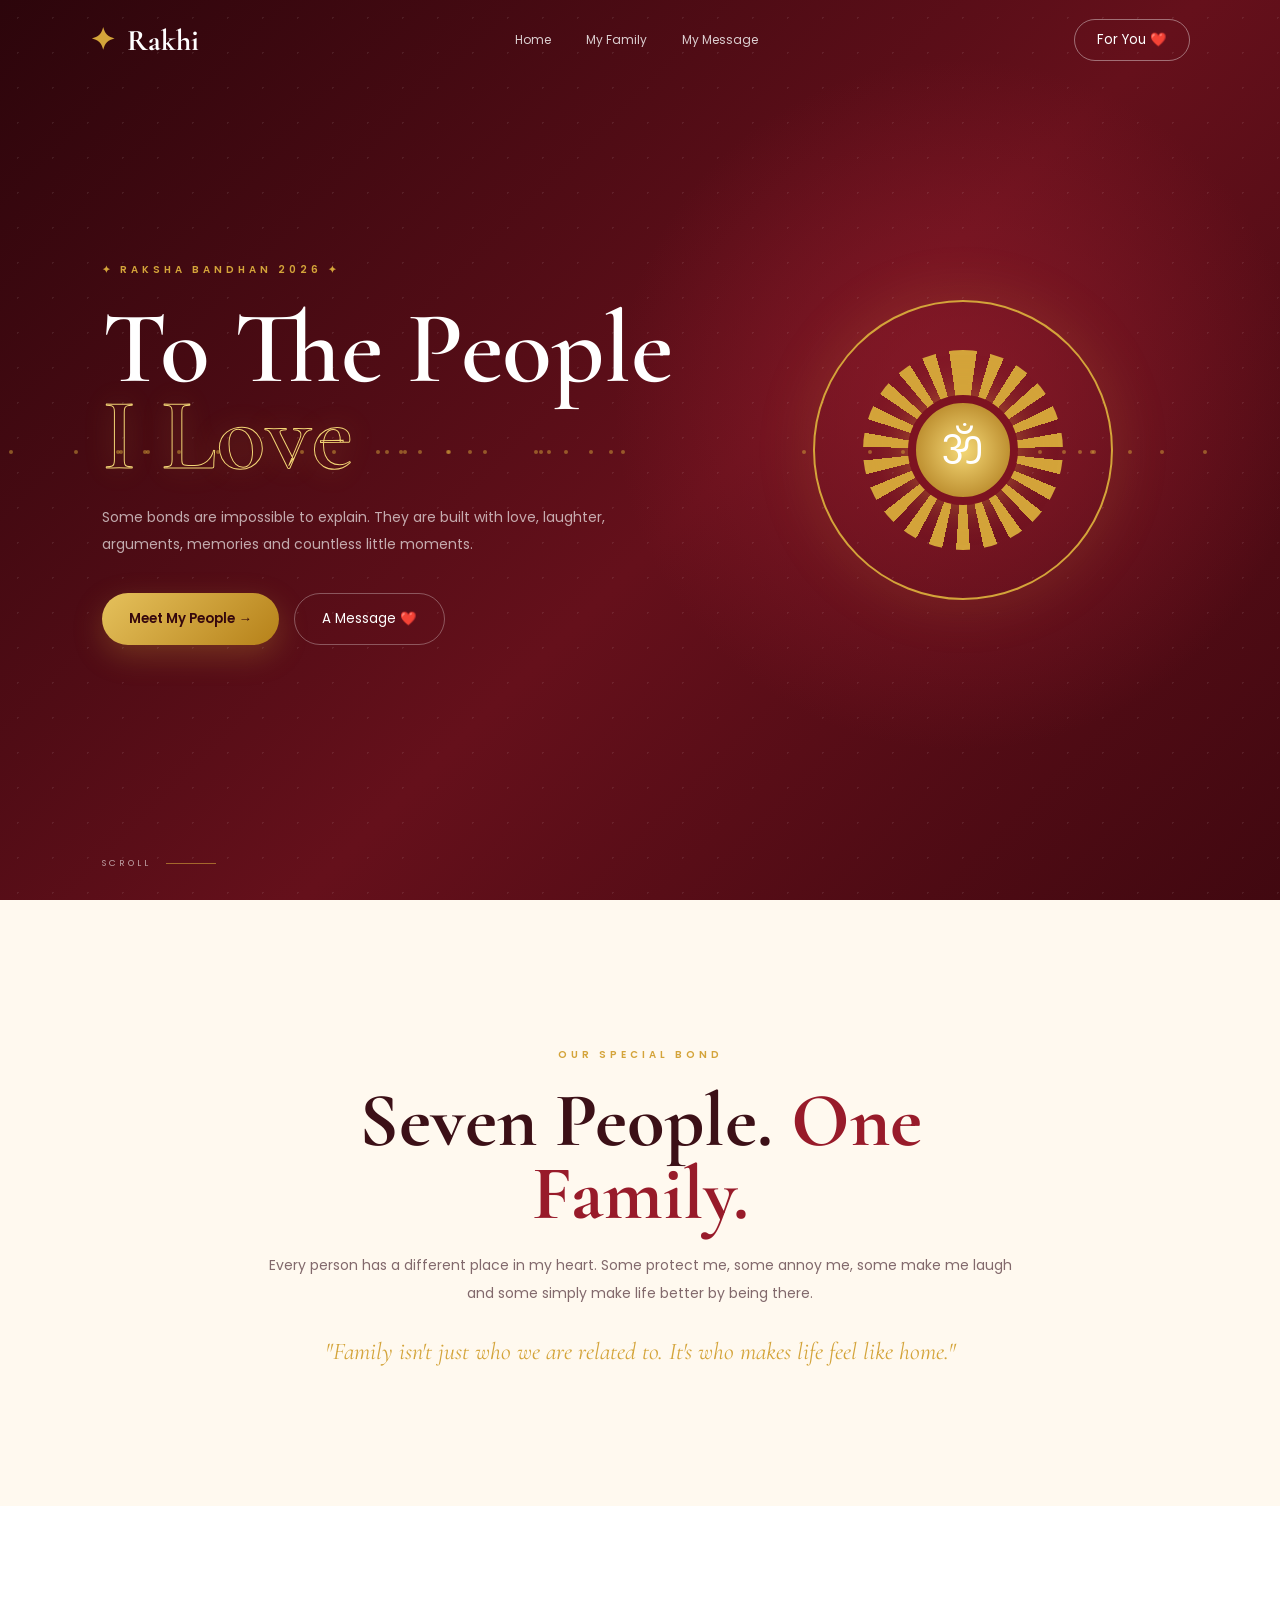
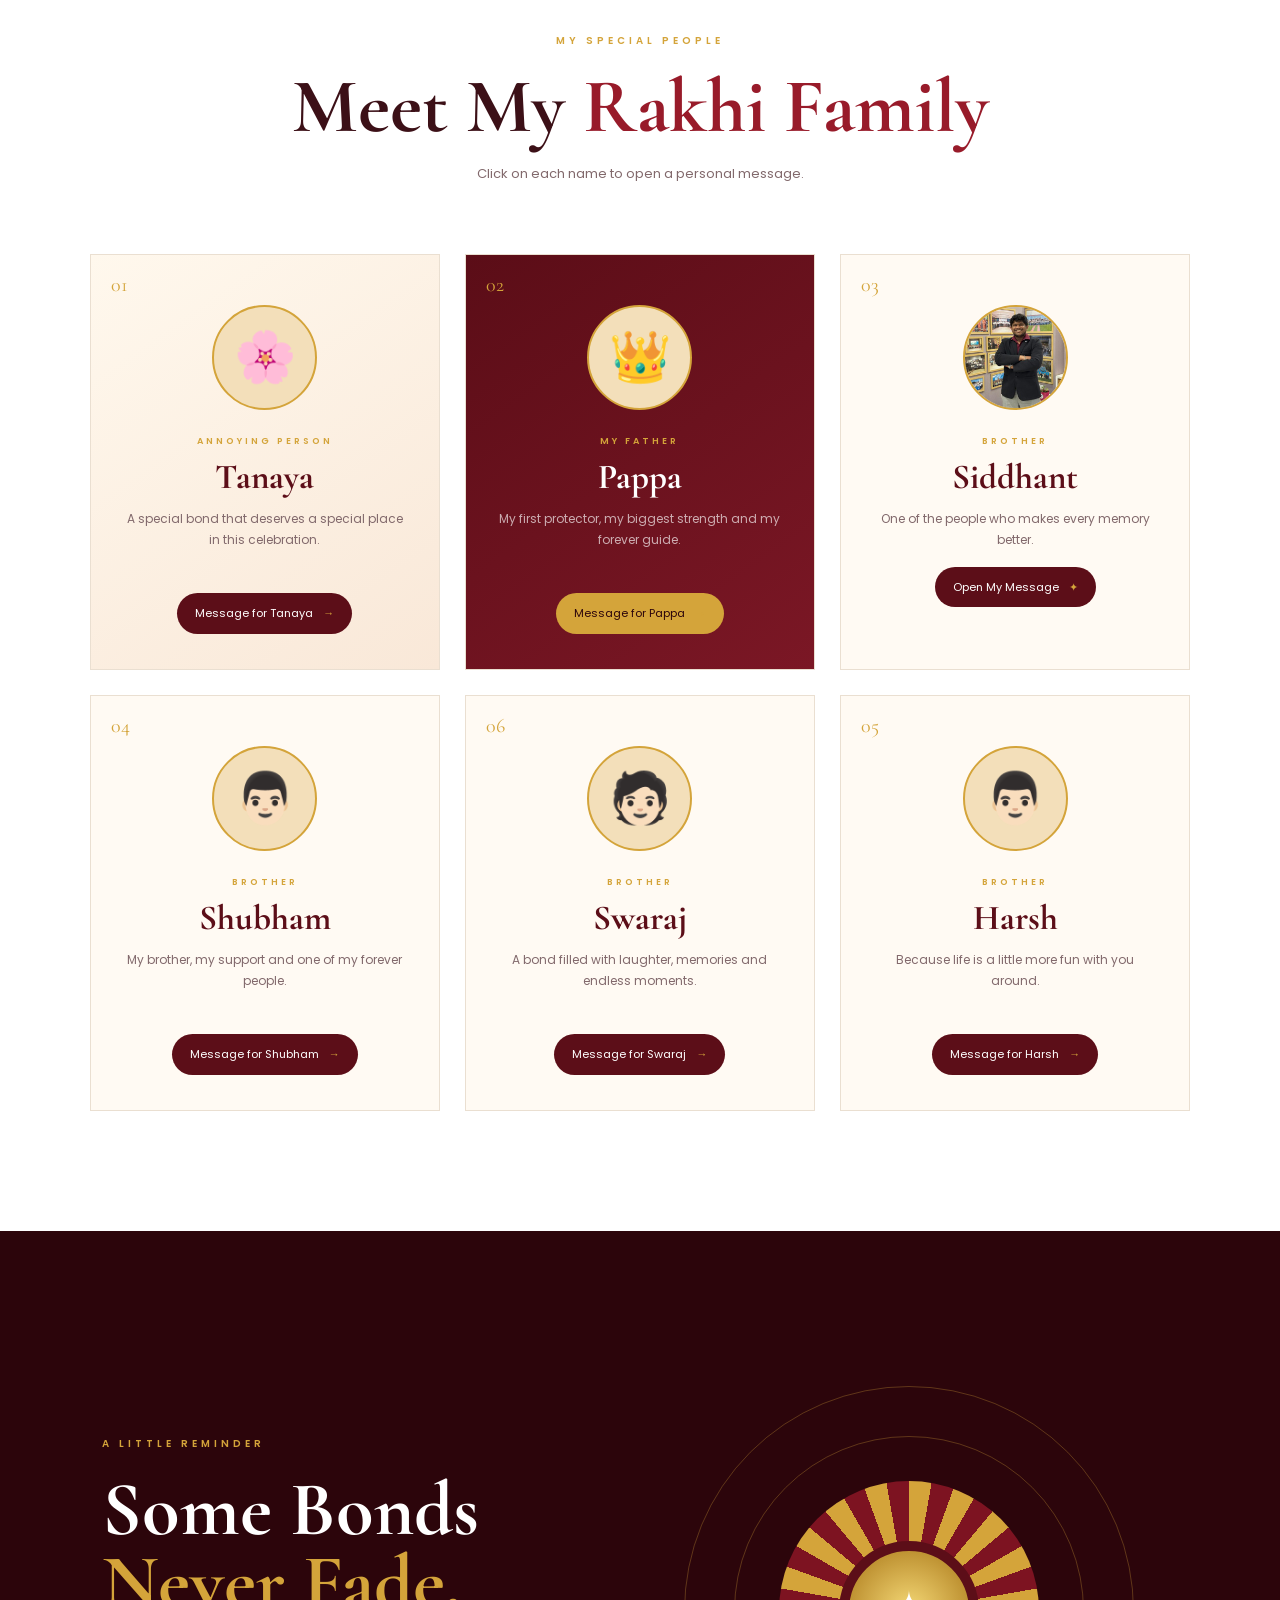
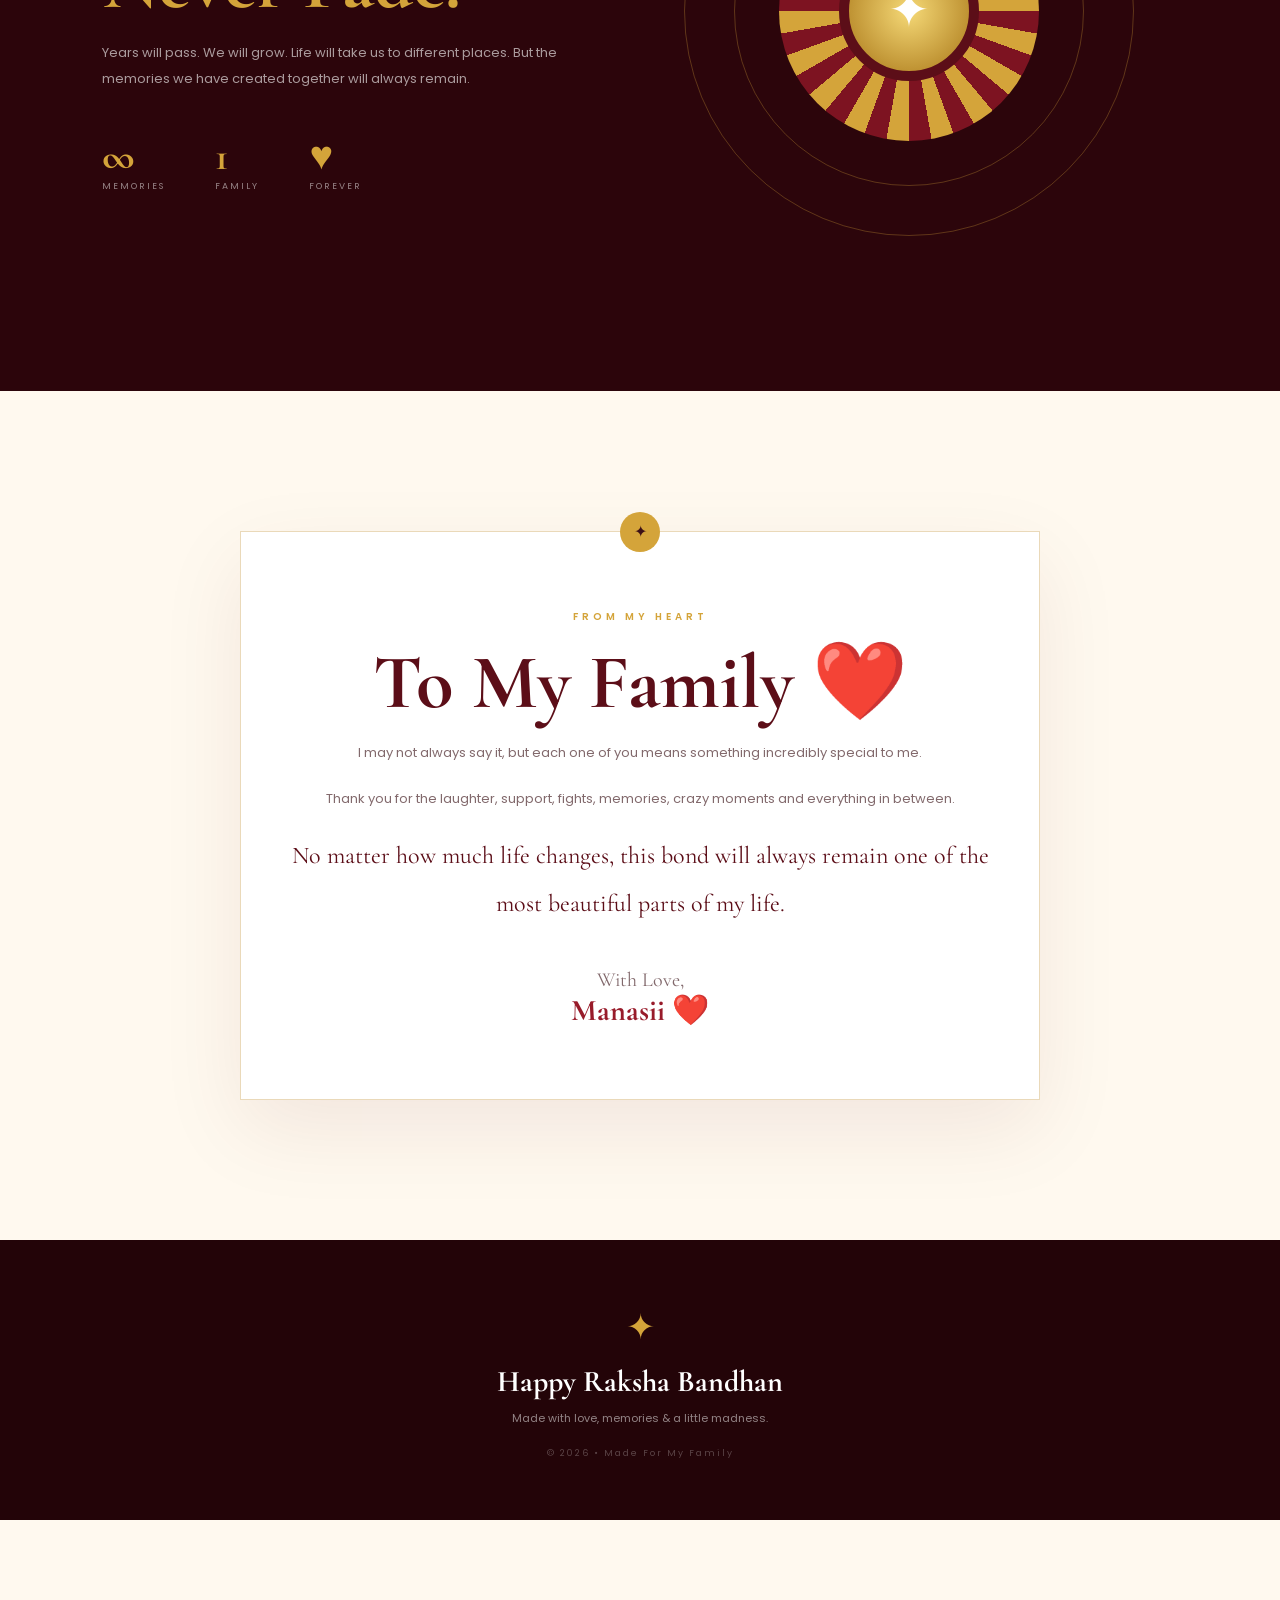
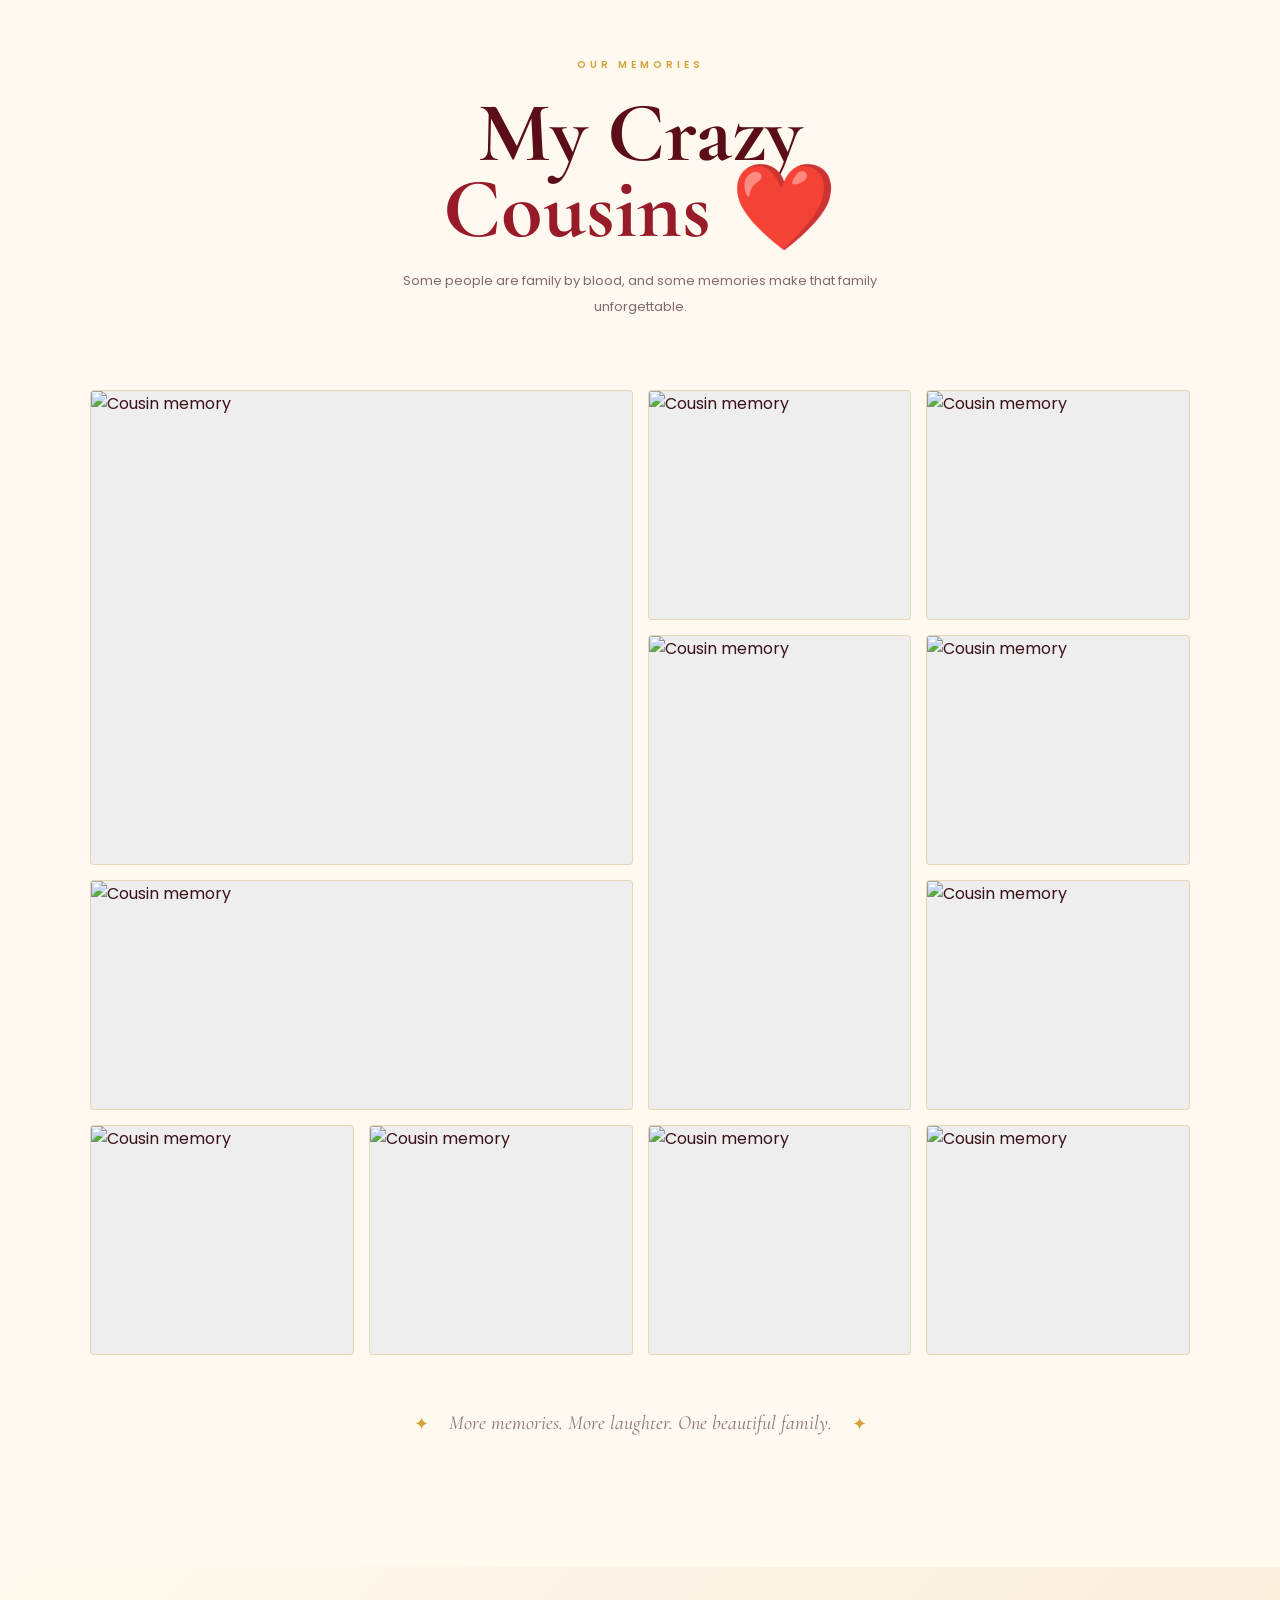
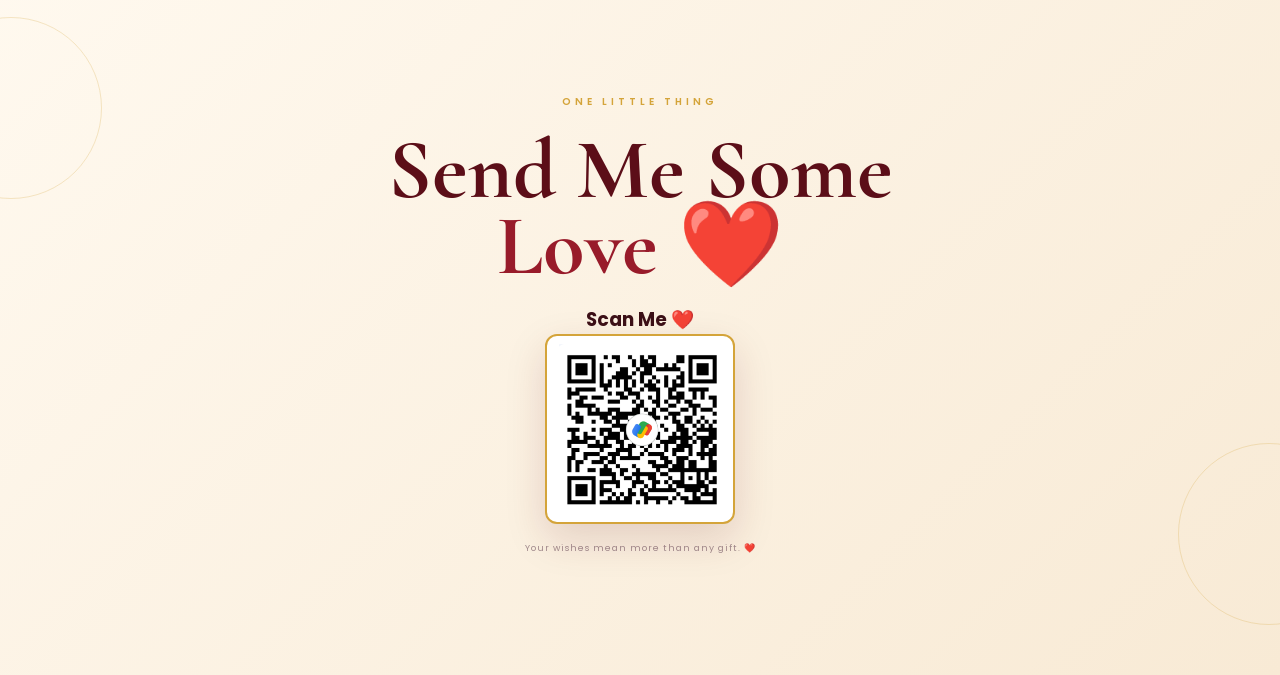
==== index.html @ 82ae6740 "Add files via upload" ====
<!DOCTYPE html>
<html lang="en">

<head>
    <meta charset="UTF-8">
    <meta name="viewport" content="width=device-width, initial-scale=1.0">

    <title>For My Rakhi Family ❤️</title>

    <link rel="preconnect" href="https://fonts.googleapis.com">
    <link rel="preconnect" href="https://fonts.gstatic.com" crossorigin>

    <link
        href="https://fonts.googleapis.com/css2?family=Cormorant+Garamond:wght@400;500;600;700&family=Poppins:wght@300;400;500;600&display=swap"
        rel="stylesheet">

    <link rel="stylesheet" href="style.css">
</head>

<body>


    <!-- ================= LOADER ================= -->

    <div class="loader">

        <div class="loader-rakhi">
            ✦
        </div>

        <p>
            Preparing something special...
        </p>

    </div>



    <!-- ================= NAVBAR ================= -->

    <header class="navbar">

        <div class="logo">
            <span>✦</span>
            Rakhi
        </div>

        <nav>
            <a href="#home">Home</a>
            <a href="#family">My Family</a>
            <a href="#message">My Message</a>
        </nav>

        <button class="nav-btn" onclick="scrollToFamily()">

            For You ❤️

        </button>

    </header>



    <!-- ================= HERO ================= -->

    <section class="hero" id="home">

        <div class="particles"></div>

        <div class="hero-content reveal">

            <span class="small-title">
                ✦ Raksha Bandhan 2026 ✦
            </span>

            <h1>
                To The People
                <span>I Love</span>
            </h1>

            <p>
                Some bonds are impossible to explain.
                They are built with love, laughter,
                arguments, memories and countless
                little moments.
            </p>

            <div class="hero-buttons">

                <button class="gold-btn" onclick="scrollToFamily()">

                    Meet My People
                    <span>→</span>

                </button>

                <button class="outline-btn" onclick="openGeneralMessage()">

                    A Message ❤️

                </button>

            </div>

        </div>


        <!-- HERO RAKHI -->

        <div class="hero-rakhi">

            <div class="rakhi-outer">

                <div class="rakhi-middle">

                    <div class="rakhi-center">
                        ॐ
                    </div>

                </div>

            </div>

        </div>


        <div class="scroll-down">

            <span>
                Scroll
            </span>

            <div></div>

        </div>

    </section>



    <!-- ================= INTRO ================= -->

    <section class="intro reveal">

        <span class="section-label">
            OUR SPECIAL BOND
        </span>

        <h2>
            Seven People.
            <span>One Family.</span>
        </h2>

        <p>
            Every person has a different place in my heart.
            Some protect me, some annoy me, some make me
            laugh and some simply make life better by
            being there.
        </p>

        <div class="quote">
            "Family isn't just who we are related to.
            It's who makes life feel like home."
        </div>

    </section>



    <!-- ================= FAMILY ================= -->

    <section class="family-section" id="family">

        <div class="section-heading reveal">

            <span class="section-label">
                MY SPECIAL PEOPLE
            </span>

            <h2>
                Meet My
                <span>Rakhi Family</span>
            </h2>

            <p>
                Click on each name to open a personal message.
            </p>

        </div>


        <div class="family-container">
    <!-- ================= TANAYA ================= -->
    
    <div class="person-card tanaya-card reveal">
    
        <div class="person-number">
            01
        </div>
    
        <div class="person-photo">
            🌸
        </div>
    
        <span class="person-type">
            ANNOYING PERSON
        </span>
    
        <h3>
            Tanaya
        </h3>
    
        <p>
            A special bond that deserves
            a special place in this celebration.
        </p>
    
        <button class="message-btn" onclick="openMessage('tanaya')">
    
            Message for Tanaya
            <span>→</span>
    
        </button>
    
    </div>
<!-- ================= FATHER ================= -->

<div class="person-card father-card reveal">

    <div class="person-number">
        02
    </div>

    <div class="person-photo">
        👑
    </div>

    <span class="person-type">
        MY FATHER
    </span>

    <h3>
        Pappa
    </h3>

    <p>
        My first protector,
        my biggest strength
        and my forever guide.
    </p>

    <button class="message-btn" onclick="openMessage('father')">

        Message for Pappa
        <span>→</span>

    </button>

</div>


     

            <!-- ================= SIDDHANT ================= -->

            <div class="person-card reveal">

                <div class="person-number">
                    03
                </div>

                <div class="person-photo">
                    <img src="images/bro/siddha.jfif" style="height: 105px; width: 105px; border-radius: 50px;">
                </div>

                <span class="person-type">
                    BROTHER
                </span>

                <h3>
                    Siddhant
                </h3>

                <p>
                    One of the people who makes
                    every memory better.
                </p>
<!-- 
                <button class="message-btn" onclick="openMessage('siddhant')">

                    Message for Siddhant
                    <span>→</span>

                </button> -->
<a href="sidhhant.html" class="message-btn">
    Open My Message
    <span>✦</span>
</a>
            </div>


    <!-- ================= SHUBHAM ================= -->
    
    <div class="person-card reveal">
    
        <div class="person-number">
            04
        </div>
    
        <div class="person-photo">
            👨🏻
        </div>
    
        <span class="person-type">
            BROTHER
        </span>
    
        <h3>
            Shubham
        </h3>
    
        <p>
            My brother, my support
            and one of my forever people.
        </p>
    
        <button class="message-btn" onclick="openMessage('shubham')">
    
            Message for Shubham
            <span>→</span>
    
        </button>
    
    </div>

            <!-- ================= SWARAJ ================= -->

            <div class="person-card reveal">

                <div class="person-number">
                    06
                </div>

                <div class="person-photo">
                    🧑🏻
                </div>

                <span class="person-type">
                    BROTHER
                </span>

                <h3>
                    Swaraj
                </h3>

                <p>
                    A bond filled with laughter,
                    memories and endless moments.
                </p>

                <button class="message-btn" onclick="openMessage('swaraj')">

                    Message for Swaraj
                    <span>→</span>

                </button>

            </div>



            <!-- ================= HARSH ================= -->

            <div class="person-card reveal">

                <div class="person-number">
                    05
                </div>

                <div class="person-photo">
                    👨🏻
                </div>

                <span class="person-type">
                    BROTHER
                </span>

                <h3>
                    Harsh
                </h3>

                <p>
                    Because life is a little more
                    fun with you around.
                </p>

                <button class="message-btn" onclick="openMessage('harsh')">

                    Message for Harsh
                    <span>→</span>

                </button>

            </div>

<!-- <div class="person-card reveal">

    <span class="person-number">07</span>

    <div class="person-photo">
        🎁
    </div>

    <span class="person-type">
        FOR MY BROTHER
    </span>

    <h3>Jimit</h3>

    <p>
        Another beautiful bond, another collection
        of memories and laughs. ❤️
    </p>

    <button class="message-btn" onclick="openMessage('jimit')">
        Open My Message
        <span>✦</span>
    </button>

</div> -->

         


        
        </div>

    </section>



    <!-- ================= MEMORY ================= -->

    <section class="memory-section">

        <div class="memory-content reveal">

            <div class="memory-text">

                <span class="section-label">
                    A LITTLE REMINDER
                </span>

                <h2>
                    Some Bonds
                    <span>Never Fade.</span>
                </h2>

                <p>
                    Years will pass. We will grow.
                    Life will take us to different places.
                    But the memories we have created
                    together will always remain.
                </p>

                <div class="memory-stats">

                    <div>
                        <strong>∞</strong>
                        <span>Memories</span>
                    </div>

                    <div>
                        <strong>1</strong>
                        <span>Family</span>
                    </div>

                    <div>
                        <strong>♥</strong>
                        <span>Forever</span>
                    </div>

                </div>

            </div>


            <div class="memory-rakhi">

                <div class="big-rakhi">

                    <div class="big-rakhi-center">
                        ✦
                    </div>

                </div>

                <div class="ring ring-one"></div>

                <div class="ring ring-two"></div>

            </div>

        </div>

    </section>



    <!-- ================= FINAL MESSAGE ================= -->

    <section class="message-section" id="message">

        <div class="message-box reveal">

            <div class="message-decoration">
                ✦
            </div>

            <span class="section-label">
                FROM MY HEART
            </span>

            <h2>
                To My Family ❤️
            </h2>

            <p>
                I may not always say it,
                but each one of you means
                something incredibly special to me.
            </p>

            <p>
                Thank you for the laughter,
                support, fights, memories,
                crazy moments and everything
                in between.
            </p>

            <p class="special-message">
                No matter how much life changes,
                this bond will always remain
                one of the most beautiful parts
                of my life.
            </p>

            <div class="signature">

                With Love,

                <strong>
                    Manasii ❤️
                </strong>

            </div>

        </div>

    </section>



    <!-- ================= FOOTER ================= -->

    <footer>

        <div class="footer-rakhi">
            ✦
        </div>

        <h3>
            Happy Raksha Bandhan
        </h3>

        <p>
            Made with love, memories & a little madness.
        </p>

        <span>
            © 2026 • Made For My Family
        </span>

    </footer>



    <!-- ================= MESSAGE MODAL ================= -->

    <div class="message-modal" id="messageModal">

        <div class="message-modal-card">

            <button class="close-modal" onclick="closeMessage()">

                ×

            </button>


            <div class="modal-rakhi">

                <div>
                    ✦
                </div>

            </div>


            <span class="modal-label" id="modalLabel">

                FOR YOU

            </span>


            <h2 id="modalName">
                Shubham
            </h2>


            <div class="modal-line"></div>


            <p id="modalMessage">
                Message goes here...
            </p>


            <div class="modal-signature">
                With Love ❤️
                <strong>Manasii</strong>
            </div>


            <button class="gold-btn modal-close-btn" onclick="closeMessage()">

                Keep This Message ❤️

            </button>

        </div>

    </div>
<!-- ========================================
     COUSINS MEMORIES
======================================== -->

<section class="cousins-section">

    <div class="cousins-heading reveal">

        <span class="section-label">
            OUR MEMORIES
        </span>

        <h2>
            My Crazy
            <span>Cousins ❤️</span>
        </h2>

        <p>
            Some people are family by blood,
            and some memories make that family
            unforgettable.
        </p>

    </div>


    <!-- PHOTO GALLERY -->

    <div class="cousins-gallery">


        <!-- PHOTO 01 -->

        <div class="cousin-photo photo-large reveal">

            <img src="images/cousins/cousin-1.jpg" alt="Cousin memory">

            <div class="photo-overlay">
                <span>01</span>
                <p>Best Memories ❤️</p>
            </div>

        </div>


        <!-- PHOTO 02 -->

        <div class="cousin-photo reveal">

            <img src="images/cousins/cousin-2.jpg" alt="Cousin memory">

            <div class="photo-overlay">
                <span>02</span>
                <p>Crazy Moments</p>
            </div>

        </div>


        <!-- PHOTO 03 -->

        <div class="cousin-photo reveal">

            <img src="images/cousins/cousin-3.jpg" alt="Cousin memory">

            <div class="photo-overlay">
                <span>03</span>
                <p>Family Time ❤️</p>
            </div>

        </div>


        <!-- PHOTO 04 -->

        <div class="cousin-photo photo-tall reveal">

            <img src="images/cousins/cousin-4.jpg" alt="Cousin memory">

            <div class="photo-overlay">
                <span>04</span>
                <p>Good Times</p>
            </div>

        </div>


        <!-- PHOTO 05 -->

        <div class="cousin-photo reveal">

            <img src="images/cousins/cousin-5.jpg" alt="Cousin memory">

            <div class="photo-overlay">
                <span>05</span>
                <p>Forever Memories</p>
            </div>

        </div>


        <!-- PHOTO 06 -->

        <div class="cousin-photo photo-wide reveal">

            <img src="images/cousins/cousin-6.jpg" alt="Cousin memory">

            <div class="photo-overlay">
                <span>06</span>
                <p>Rakhi Moments ❤️</p>
            </div>

        </div>


        <!-- PHOTO 07 -->

        <div class="cousin-photo reveal">

            <img src="images/cousins/cousin-7.jpg" alt="Cousin memory">

            <div class="photo-overlay">
                <span>07</span>
                <p>Family ❤️</p>
            </div>

        </div>


        <!-- PHOTO 08 -->

        <div class="cousin-photo reveal">

            <img src="images/cousins/cousin-8.jpg" alt="Cousin memory">

            <div class="photo-overlay">
                <span>08</span>
                <p>Always Together</p>
            </div>

        </div>


        <!-- ADD MORE PHOTOS LIKE THIS -->

        
        <div class="cousin-photo reveal">

            <img
                src="images/cousins/cousin-9.jpg"
                alt="Cousin memory"
            >

            <div class="photo-overlay">
                <span>10</span>
                <p>Another Memory ❤️</p>
            </div>

        </div>
        <div class="cousin-photo reveal">
        
            <img src="images/cousins/cousin-9.jpg" alt="Cousin memory">
        
            <div class="photo-overlay">
                <span>11</span>
                <p>Another Memory ❤️</p>
            </div>
        
        </div>
        <div class="cousin-photo reveal">
        
            <img src="images/cousins/cousin-9.jpg" alt="Cousin memory">
        
            <div class="photo-overlay">
                <span>09</span>
                <p>Another Memory ❤️</p>
            </div>
        
        </div>

    </div>


    <div class="cousins-bottom">

        <span>✦</span>

        <p>
            More memories. More laughter.
            One beautiful family.
        </p>

        <span>✦</span>

    </div>

</section>

    <section class="love-section">
    
        <div class="love-content">
    
            <span class="section-label">
                ONE LITTLE THING
            </span>
    
            <h2>
                Send Me Some
                <span>Love ❤️</span>
            </h2>
    
           
    
            
    
    
       
    
    
            <!-- UPI PAYMENT -->
            <div class="qr-love-card">
    
                <div class="qr-text">
    
                  
    
                    <h3>
                        Scan Me
                        <span>❤️</span>
                    </h3>
    
    
               
    
                
    
                </div>
    
    
                <!-- YOUR QR IMAGE -->
                <div class="qr-wrapper">
    
                    <div class="qr-frame">
    
                        <img src="images/qr.png" alt="UPI QR Code for Rakhi gift">
    
                    </div>
    
               
    
                </div>
    
            </div>
    
    
            <small>
                Your wishes mean more than any gift. ❤️
            </small>
    
        </div>
    
    </section>


    <script src="script.js"></script>
<!-- ========================================
     SEND ME LOVE
======================================== -->





</body>

</html>
---- style.css ----
/* ========================================
   RESET
======================================== */

* {
    margin: 0;
    padding: 0;
    box-sizing: border-box;
}

html {
    scroll-behavior: smooth;
}

body {
    font-family: "Poppins", sans-serif;
    background: #fff9ef;
    color: #3c1017;
    overflow-x: hidden;
}

button {
    font-family: inherit;
    cursor: pointer;
    border: none;
}

a {
    text-decoration: none;
    color: inherit;
}


/* ========================================
   VARIABLES
======================================== */

:root {

    --maroon: #5c0e18;
    --dark-maroon: #2c050b;
    --deep-red: #7d1321;
    --red: #981b2a;

    --gold: #d4a43a;
    --light-gold: #f2d475;

    --cream: #fff9ef;
    --white: #ffffff;

    --text-light: #82696c;
}


/* ========================================
   LOADER
======================================== */

.loader {

    position: fixed;

    inset: 0;

    z-index: 9999;

    background:
        radial-gradient(circle,
            #66121d,
            #2c050b);

    display: flex;

    align-items: center;

    justify-content: center;

    flex-direction: column;

    color: white;

    transition:
        opacity .7s ease,
        visibility .7s ease;
}

.loader.hide {

    opacity: 0;

    visibility: hidden;
}

.loader-rakhi {

    width: 65px;

    height: 65px;

    border-radius: 50%;

    border:
        2px solid var(--gold);

    color: var(--gold);

    display: flex;

    align-items: center;

    justify-content: center;

    font-size: 30px;

    animation:
        rotate 2s linear infinite;

    margin-bottom: 20px;
}

.loader p {

    font-size: 10px;

    text-transform: uppercase;

    letter-spacing: 3px;

    color: var(--light-gold);
}


/* ========================================
   NAVBAR
======================================== */

.navbar {

    position: fixed;

    top: 0;

    left: 0;

    width: 100%;

    height: 80px;

    z-index: 1000;

    display: flex;

    align-items: center;

    justify-content: space-between;

    padding: 0 7%;

    color: white;

    transition: .4s;
}

.navbar.scrolled {

    background:
        rgba(44, 5, 11, .94);

    backdrop-filter:
        blur(15px);

    box-shadow:
        0 10px 40px rgba(0, 0, 0, .15);
}

.logo {

    font-family:
        "Cormorant Garamond",
        serif;

    font-size: 30px;

    font-weight: 700;
}

.logo span {

    color: var(--gold);

    margin-right: 5px;
}

.navbar nav {

    display: flex;

    gap: 35px;
}

.navbar nav a {

    font-size: 12px;

    opacity: .8;

    transition: .3s;
}

.navbar nav a:hover {

    color: var(--light-gold);

    opacity: 1;
}

.nav-btn {

    padding: 10px 22px;

    border-radius: 30px;

    background: transparent;

    border:
        1px solid rgba(255, 255, 255, .4);

    color: white;

    transition: .3s;
}

.nav-btn:hover {

    background: var(--gold);

    color: var(--dark-maroon);

    border-color: var(--gold);
}


/* ========================================
   HERO
======================================== */

.hero {

    min-height: 100vh;

    position: relative;

    overflow: hidden;

    display: flex;

    align-items: center;

    background:

        radial-gradient(circle at 75% 45%,
            rgba(155, 31, 48, .65),
            transparent 32%),

        linear-gradient(135deg,
            #2c050b,
            #65101b 55%,
            #410810);

    color: white;
}

.hero::before {

    content: "";

    position: absolute;

    inset: 0;

    opacity: .08;

    background-image:
        radial-gradient(#fff 1px,
            transparent 1px);

    background-size:
        35px 35px;
}


/* ========================================
   PARTICLES
======================================== */

.particles span {

    position: absolute;

    width: 4px;

    height: 4px;

    border-radius: 50%;

    background: var(--gold);

    opacity: .5;

    animation:
        particleFloat 8s linear infinite;
}


/* ========================================
   HERO CONTENT
======================================== */

.hero-content {

    position: relative;

    z-index: 5;

    width: 55%;

    margin-left: 8%;
}

.small-title,
.section-label {

    color: var(--gold);

    font-size: 10px;

    font-weight: 600;

    letter-spacing: 4px;

    text-transform: uppercase;
}

.hero h1 {

    font-family:
        "Cormorant Garamond",
        serif;

    font-size:
        clamp(70px,
            8vw,
            125px);

    line-height: .85;

    font-weight: 600;

    margin: 25px 0;
}

.hero h1 span {

    display: block;

    color: transparent;

    -webkit-text-stroke:
        1px var(--light-gold);

    text-shadow:
        0 0 30px rgba(214, 166, 58, .2);
}

.hero p {

    max-width: 520px;

    color:
        rgba(255, 255, 255, .65);

    line-height: 1.9;

    font-size: 14px;
}


/* ========================================
   BUTTONS
======================================== */

.hero-buttons {

    display: flex;

    gap: 15px;

    margin-top: 35px;
}

.gold-btn {

    padding: 15px 27px;

    border-radius: 40px;

    background:
        linear-gradient(135deg,
            #e5c15c,
            #b68119);

    color: #35070d;

    font-weight: 600;

    box-shadow:
        0 10px 30px rgba(214, 166, 58, .25);

    transition: .3s;
}

.gold-btn:hover {

    transform:
        translateY(-4px);

    box-shadow:
        0 15px 35px rgba(214, 166, 58, .4);
}

.outline-btn {

    padding: 15px 27px;

    border-radius: 40px;

    border:
        1px solid rgba(255, 255, 255, .3);

    background: transparent;

    color: white;

    transition: .3s;
}

.outline-btn:hover {

    border-color: var(--gold);

    color: var(--gold);
}


/* ========================================
   HERO RAKHI
======================================== */

.hero-rakhi {

    position: absolute;

    right: 8%;

    width: 430px;

    height: 430px;

    display: flex;

    align-items: center;

    justify-content: center;

    animation:
        rakhiFloat 5s ease-in-out infinite;
}

.rakhi-outer {

    width: 300px;

    height: 300px;

    border-radius: 50%;

    border:
        2px solid var(--gold);

    display: flex;

    align-items: center;

    justify-content: center;

    box-shadow:
        0 0 60px rgba(214, 166, 58, .15);
}

.rakhi-middle {

    width: 200px;

    height: 200px;

    border-radius: 50%;

    background:
        repeating-conic-gradient(var(--gold) 0deg 8deg,
            transparent 8deg 16deg);

    display: flex;

    align-items: center;

    justify-content: center;

    animation:
        rotateSlow 20s linear infinite;
}

.rakhi-center {

    width: 110px;

    height: 110px;

    border-radius: 50%;

    background:
        radial-gradient(circle,
            #f5d977,
            #a87315);

    border:
        8px solid var(--deep-red);

    display: flex;

    align-items: center;

    justify-content: center;

    font-size: 42px;

    box-shadow:
        0 0 35px rgba(214, 166, 58, .5);
}


/* ========================================
   SCROLL
======================================== */

.scroll-down {

    position: absolute;

    bottom: 30px;

    left: 8%;

    display: flex;

    align-items: center;

    gap: 15px;

    font-size: 9px;

    text-transform: uppercase;

    letter-spacing: 3px;

    opacity: .6;
}

.scroll-down div {

    width: 50px;

    height: 1px;

    background:
        var(--gold);
}


/* ========================================
   INTRO
======================================== */

.intro {

    max-width: 800px;

    margin: auto;

    text-align: center;

    padding:
        140px 20px;
}

.intro h2,
.section-heading h2,
.memory-text h2,
.message-box h2 {

    font-family:
        "Cormorant Garamond",
        serif;

    font-size:
        clamp(50px,
            6vw,
            80px);

    line-height: .95;

    margin: 20px 0;
}

.intro h2 span,
.section-heading h2 span,
.memory-text h2 span {

    color: var(--red);
}

.intro p {

    color: var(--text-light);

    font-size: 14px;

    line-height: 2;
}

.quote {

    margin-top: 30px;

    color: var(--gold);

    font-family:
        "Cormorant Garamond",
        serif;

    font-size: 24px;

    font-style: italic;
}


/* ========================================
   FAMILY SECTION
======================================== */

.family-section {

    padding:
        120px 7%;

    background: white;
}

.section-heading {

    text-align: center;

    margin-bottom: 70px;
}

.section-heading p {

    color: var(--text-light);

    font-size: 13px;
}

.family-container {

    max-width: 1200px;

    margin: auto;

    display: grid;

    grid-template-columns:
        repeat(3, 1fr);

    gap: 25px;
}


/* ========================================
   PERSON CARD
======================================== */

.person-card {

    position: relative;

    padding:
        50px 30px 35px;

    text-align: center;

    background:
        #fffaf3;

    border:
        1px solid #eadfd1;

    overflow: hidden;

    transition:
        .5s;
}

.person-card::after {

    content: "";

    position: absolute;

    bottom: 0;

    left: 0;

    width: 100%;

    height: 3px;

    background:
        linear-gradient(90deg,
            transparent,
            var(--gold),
            transparent);

    transform:
        scaleX(0);

    transition: .5s;
}

.person-card:hover {

    transform:
        translateY(-10px);

    border-color:
        var(--gold);

    box-shadow:
        0 25px 60px rgba(91, 16, 27, .1);
}

.person-card:hover::after {

    transform:
        scaleX(1);
}

.person-number {

    position: absolute;

    top: 18px;

    left: 20px;

    font-family:
        "Cormorant Garamond",
        serif;

    font-size: 20px;

    color: var(--gold);
}

.person-photo {

    width: 105px;

    height: 105px;

    margin: auto;

    border-radius: 50%;

    display: flex;

    align-items: center;

    justify-content: center;

    font-size: 50px;

    background:
        #f3dfba;

    border:
        2px solid var(--gold);

    transition: .5s;
}

.person-card:hover .person-photo {

    transform:
        scale(1.08) rotate(5deg);
}

.person-type {

    display: block;

    margin-top: 25px;

    color: var(--gold);

    font-size: 9px;

    letter-spacing: 3px;

    font-weight: 600;
}

.person-card h3 {

    font-family:
        "Cormorant Garamond",
        serif;

    font-size: 35px;

    color: var(--maroon);

    margin:
        8px 0 10px;
}

.person-card p {

    color:
        var(--text-light);

    font-size: 12px;

    line-height: 1.8;

    min-height: 65px;
}


/* ========================================
   SPECIAL CARDS
======================================== */

.father-card {

    background:
        linear-gradient(145deg,
            #5b0d17,
            #7b1725);

    color: white;
}

.father-card h3 {

    color: white;
}

.father-card p {

    color:
        rgba(255, 255, 255, .65);
}

.tanaya-card {

    background:
        linear-gradient(145deg,
            #fff8ed,
            #f9e8d8);
}


/* ========================================
   MESSAGE BUTTON
======================================== */

.message-btn {

    margin-top: 20px;

    padding:
        12px 18px;

    border-radius: 30px;

    background:
        var(--maroon);

    color: white;

    font-size: 11px;

    transition: .3s;
}

.message-btn span {

    margin-left: 7px;

    color: var(--gold);
}

.message-btn:hover {

    background:
        var(--gold);

    color:
        var(--dark-maroon);

    transform:
        translateY(-3px);
}

.father-card .message-btn {

    background:
        var(--gold);

    color:
        var(--dark-maroon);
}


/* ========================================
   MEMORY
======================================== */

.memory-section {

    padding:
        130px 8%;

    background:
        var(--dark-maroon);

    color: white;

    overflow: hidden;
}

.memory-content {

    max-width: 1200px;

    margin: auto;

    display: grid;

    grid-template-columns:
        1fr 1fr;

    align-items: center;
}

.memory-text h2 span {

    color: var(--gold);
}

.memory-text p {

    max-width: 520px;

    color:
        rgba(255, 255, 255, .6);

    font-size: 13px;

    line-height: 2;
}

.memory-stats {

    display: flex;

    gap: 50px;

    margin-top: 40px;
}

.memory-stats div {

    display: flex;

    flex-direction: column;
}

.memory-stats strong {

    font-family:
        "Cormorant Garamond",
        serif;

    font-size: 40px;

    color: var(--gold);
}

.memory-stats span {

    font-size: 9px;

    text-transform: uppercase;

    letter-spacing: 2px;

    opacity: .5;
}


/* ========================================
   BIG RAKHI
======================================== */

.memory-rakhi {

    height: 500px;

    position: relative;

    display: flex;

    align-items: center;

    justify-content: center;
}

.big-rakhi {

    width: 260px;

    height: 260px;

    border-radius: 50%;

    background:
        repeating-conic-gradient(var(--gold) 0deg 10deg,
            var(--deep-red) 10deg 20deg);

    display: flex;

    align-items: center;

    justify-content: center;

    animation:
        rotateSlow 25s linear infinite;
}

.big-rakhi-center {

    width: 140px;

    height: 140px;

    border-radius: 50%;

    background:
        radial-gradient(circle,
            #f5d977,
            #a87516);

    border:
        10px solid var(--maroon);

    display: flex;

    align-items: center;

    justify-content: center;

    color: white;

    font-size: 50px;
}

.ring {

    position: absolute;

    border-radius: 50%;

    border:
        1px solid rgba(214, 166, 58, .3);
}

.ring-one {

    width: 350px;

    height: 350px;
}

.ring-two {

    width: 450px;

    height: 450px;
}


/* ========================================
   FINAL MESSAGE
======================================== */

.message-section {

    padding:
        140px 20px;

    background:
        #fff9ef;
}

.message-box {

    max-width: 800px;

    margin: auto;

    padding:
        70px 50px;

    text-align: center;

    position: relative;

    background: white;

    border:
        1px solid #ead9b9;

    box-shadow:
        0 30px 80px rgba(91, 16, 27, .08);
}

.message-decoration {

    position: absolute;

    top: -20px;

    left: 50%;

    transform:
        translateX(-50%);

    width: 40px;

    height: 40px;

    border-radius: 50%;

    background:
        var(--gold);

    display: flex;

    align-items: center;

    justify-content: center;
}

.message-box h2 {

    color:
        var(--maroon);
}

.message-box p {

    margin-top: 20px;

    color:
        var(--text-light);

    font-size: 13px;

    line-height: 2;
}

.special-message {

    font-family:
        "Cormorant Garamond",
        serif;

    font-size: 24px !important;

    color:
        var(--maroon) !important;
}

.signature {

    margin-top: 40px;

    font-family:
        "Cormorant Garamond",
        serif;

    font-size: 20px;

    color:
        var(--text-light);
}

.signature strong {

    display: block;

    color:
        var(--red);

    font-size: 30px;
}


/* ========================================
   FOOTER
======================================== */

footer {

    padding:
        60px 20px;

    text-align: center;

    background:
        #230408;

    color: white;
}

.footer-rakhi {

    font-size: 35px;

    color:
        var(--gold);
}

footer h3 {

    font-family:
        "Cormorant Garamond",
        serif;

    font-size: 30px;

    margin: 10px 0;
}

footer p {

    color:
        rgba(255, 255, 255, .5);

    font-size: 11px;
}

footer span {

    display: block;

    margin-top: 20px;

    color:
        rgba(255, 255, 255, .25);

    font-size: 9px;

    letter-spacing: 2px;
}


/* ========================================
   MESSAGE MODAL
======================================== */

.message-modal {

    position: fixed;

    inset: 0;

    z-index: 5000;

    display: flex;

    align-items: center;

    justify-content: center;

    background:
        rgba(25, 2, 6, .88);

    backdrop-filter:
        blur(10px);

    opacity: 0;

    visibility: hidden;

    transition: .4s;
}

.message-modal.active {

    opacity: 1;

    visibility: visible;
}

.message-modal-card {

    width:
        min(550px, 90%);

    padding:
        50px 45px;

    background:
        #fff9ef;

    border:
        2px solid var(--gold);

    text-align: center;

    position: relative;

    transform:
        translateY(40px) scale(.9);

    transition: .5s;

    box-shadow:
        0 30px 100px rgba(0, 0, 0, .35);
}

.message-modal.active .message-modal-card {

    transform:
        translateY(0) scale(1);
}

.close-modal {

    position: absolute;

    top: 12px;

    right: 20px;

    background: transparent;

    font-size: 32px;

    color:
        var(--maroon);
}

/* ========================================
   MODAL RAKHI
======================================== */

.modal-rakhi {

    width: 95px;
    height: 95px;

    margin: 0 auto 25px;

    border-radius: 50%;

    display: flex;

    align-items: center;

    justify-content: center;

    position: relative;

    animation:
        rakhiAppear .7s ease;
}


/* ========================================
   CENTER
======================================== */

.rakhi-design {

    width: 50px;
    height: 50px;

    border-radius: 50%;

    display: flex;

    align-items: center;
    justify-content: center;

    font-size: 20px;

    z-index: 2;

    box-shadow:
        0 0 20px
        rgba(212,164,58,.4);
}


/* ========================================
   SHUBHAM
   RED + GOLD
======================================== */

.rakhi-red {

    background:
        repeating-conic-gradient(
            #d4a43a 0deg 12deg,
            #8c1625 12deg 24deg
        );

    box-shadow:
        0 0 30px
        rgba(140,22,37,.3);
}

.rakhi-red .rakhi-design {

    background:
        radial-gradient(
            circle,
            #f6d978,
            #a87516
        );

    border:
        4px solid #8c1625;

    color:
        #fff;
}


/* ========================================
   SIDDHANT
   PURE GOLD
======================================== */

.rakhi-gold {

    background:
        repeating-conic-gradient(
            #f4d77b 0deg 10deg,
            #b88622 10deg 20deg
        );

    box-shadow:
        0 0 35px
        rgba(212,164,58,.5);
}

.rakhi-gold .rakhi-design {

    background:
        radial-gradient(
            circle,
            #fff2ae,
            #d4a43a
        );

    border:
        5px solid #8c6819;

    color:
        #6b111b;

    font-size: 24px;
}


/* ========================================
   SWARAJ
   FLORAL
======================================== */

.rakhi-floral {

    background:
        radial-gradient(
            circle,
            #f5d77a 3px,
            transparent 4px
        );

    background-size:
        15px 15px;

    background-color:
        #781526;

    border:
        5px solid #d4a43a;
}

.rakhi-floral .rakhi-design {

    background:
        #f7d982;

    color:
        #781526;

    border:
        5px solid #a87516;

    font-size: 24px;
}


/* ========================================
   HARSH
   GEMSTONE
======================================== */

.rakhi-gem {

    background:
        repeating-conic-gradient(
            #a51d32 0deg 15deg,
            #d4a43a 15deg 30deg
        );

    box-shadow:
        0 0 30px
        rgba(165,29,50,.4);
}

.rakhi-gem .rakhi-design {

    width: 54px;
    height: 54px;

    background:
        radial-gradient(
            circle at 35% 30%,
            #ff6b7e,
            #7c0f20
        );

    border:
        5px solid #e2bb52;

    color: #ffe69a;

    font-size: 26px;
}


/* ========================================
   FATHER
   ROYAL
======================================== */

.rakhi-royal {

    width: 105px;
    height: 105px;

    background:
        repeating-conic-gradient(
            #f7d978 0deg 8deg,
            #54101a 8deg 16deg
        );

    border:
        4px solid #d4a43a;

    box-shadow:
        0 0 40px
        rgba(212,164,58,.5);
}

.rakhi-royal .rakhi-design {

    width: 58px;
    height: 58px;

    background:
        radial-gradient(
            circle,
            #fff0a4,
            #c18c24
        );

    border:
        5px solid #5c0e18;

    color:
        #5c0e18;

    font-size: 25px;
}


/* ========================================
   TANAYA
   PINK + GOLD
======================================== */

.rakhi-pink {

    background:
        repeating-conic-gradient(
            #f1b4bd 0deg 12deg,
            #d4a43a 12deg 24deg
        );

    box-shadow:
        0 0 35px
        rgba(210,100,120,.3);
}

.rakhi-pink .rakhi-design {

    background:
        radial-gradient(
            circle,
            #ffe0e5,
            #dc7384
        );

    border:
        5px solid #b76a21;

    color:
        #7b1422;

    font-size: 25px;
}


/* ========================================
   RAKHI ANIMATION
======================================== */

@keyframes rakhiAppear {

    0% {

        opacity: 0;

        transform:
            scale(.3)
            rotate(-180deg);
    }

    70% {

        transform:
            scale(1.1)
            rotate(15deg);
    }

    100% {

        opacity: 1;

        transform:
            scale(1)
            rotate(0);
    }
}

.modal-rakhi div {

    width: 45px;

    height: 45px;

    border-radius: 50%;

    background:
        var(--gold);

    color:
        var(--maroon);

    display: flex;

    align-items: center;

    justify-content: center;

    animation:
        rotateReverse 10s linear infinite;
}

.modal-label {

    font-size: 9px;

    letter-spacing: 3px;

    color:
        var(--gold);

    text-transform: uppercase;
}

.message-modal-card h2 {

    font-family:
        "Cormorant Garamond",
        serif;

    font-size: 55px;

    color:
        var(--maroon);

    margin:
        8px 0 15px;
}

.modal-line {

    width: 45px;

    height: 1px;

    background:
        var(--gold);

    margin:
        auto auto 25px;
}

.message-modal-card p {

    color:
        #735b5f;

    font-size: 14px;

    line-height: 2;

    min-height: 90px;
}

.modal-signature {

    font-family:
        "Cormorant Garamond",
        serif;

    font-size: 18px;

    color:
        #735b5f;

    margin:
        25px 0;
}

.modal-signature strong {

    color:
        var(--red);

    font-size: 28px;

    display: block;
}

.modal-close-btn {

    font-size: 11px;

    padding:
        13px 22px;
}


/* ========================================
   REVEAL
======================================== */

.reveal {

    opacity: 0;

    transform:
        translateY(50px);

    transition:
        opacity .8s ease,
        transform .8s ease;
}

.reveal.show {

    opacity: 1;

    transform:
        translateY(0);
}


/* ========================================
   ANIMATIONS
======================================== */

@keyframes rotate {

    to {
        transform:
            rotate(360deg);
    }
}

@keyframes rotateSlow {

    to {
        transform:
            rotate(360deg);
    }
}

@keyframes rakhiFloat {

    0%,
    100% {
        transform:
            translateY(0);
    }

    50% {
        transform:
            translateY(-20px);
    }
}

@keyframes particleFloat {

    0% {

        transform:
            translateY(100vh) scale(.5);

        opacity: 0;
    }

    20% {
        opacity: .6;
    }

    80% {
        opacity: .6;
    }

    100% {

        transform:
            translateY(-100px) scale(1.2);

        opacity: 0;
    }
}


/* ========================================
   RESPONSIVE
======================================== */

@media (max-width: 900px) {

    .navbar {

        padding:
            0 5%;
    }

    .navbar nav {

        display: none;
    }

    .hero {

        min-height:
            900px;

        align-items:
            flex-start;

        padding-top:
            120px;
    }

    .hero-content {

        width: 90%;

        margin:
            auto;

        text-align:
            center;
    }

    .hero p {

        margin:
            auto;
    }

    .hero-buttons {

        justify-content:
            center;

        flex-wrap:
            wrap;
    }

    .hero-rakhi {

        width:
            300px;

        height:
            300px;

        right:
            50%;

        top:
            560px;

        transform:
            translateX(50%);
    }

    .rakhi-outer {

        width:
            220px;

        height:
            220px;
    }

    .rakhi-middle {

        width:
            150px;

        height:
            150px;
    }

    .rakhi-center {

        width:
            85px;

        height:
            85px;

        font-size:
            30px;
    }

    .family-container {

        grid-template-columns:
            1fr;

        max-width:
            500px;
    }

    .memory-content {

        grid-template-columns:
            1fr;
    }

    .memory-rakhi {

        margin-top:
            40px;
    }
}


@media (max-width: 500px) {

    .hero h1 {

        font-size:
            62px;
    }

    .intro,
    .family-section,
    .memory-section {

        padding-top:
            90px;

        padding-bottom:
            90px;
    }

    .message-box {

        padding:
            60px 25px;
    }

    .message-modal-card {

        padding:
            40px 25px;
    }

    .message-modal-card h2 {

        font-size:
            45px;
    }

    .memory-stats {

        gap:
            25px;
    }

    .hero-rakhi {

        top:
            580px;
    }
}

/* btn */
/* ========================================
   SEND ME LOVE SECTION
======================================== */

.love-section {
    position: relative;

    padding: 120px 20px;

    text-align: center;

    overflow: hidden;

    background:
        linear-gradient(135deg,
            #fff9ef,
            #f8ead5);
}


/* Decorative circles */

.love-section::before,
.love-section::after {
    content: "";

    position: absolute;

    width: 180px;
    height: 180px;

    border-radius: 50%;

    border: 1px solid rgba(212, 164, 58, .25);

    animation:
        lovePulse 4s ease-in-out infinite;
}

.love-section::before {
    left: -80px;
    top: 50px;
}

.love-section::after {
    right: -80px;
    bottom: 50px;

    animation-delay: 1s;
}


.love-content {
    position: relative;

    z-index: 2;

    max-width: 650px;

    margin: auto;
}


.love-content h2 {
    font-family:
        "Cormorant Garamond",
        serif;

    font-size:
        clamp(55px,
            7vw,
            85px);

    line-height: .9;

    color:
        var(--maroon);

    margin:
        20px 0;
}


.love-content h2 span {
    display: block;

    color:
        var(--red);
}


.love-content p {
    max-width: 500px;

    margin:
        0 auto 35px;

    color:
        var(--text-light);

    font-size: 13px;

    line-height: 2;
}


/* ========================================
   LOVE BUTTON
======================================== */

.love-btn {

    position: relative;

    display: inline-flex;

    align-items: center;

    justify-content: center;

    gap: 12px;

    padding:
        16px 32px;

    border-radius:
        50px;

    background:
        linear-gradient(135deg,
            #7d1321,
            #4e0911);

    color: white;

    font-size: 13px;

    font-weight: 600;

    letter-spacing: .5px;

    box-shadow:
        0 15px 35px rgba(92, 14, 24, .25);

    transition:
        .4s ease;

    overflow: hidden;
}


.love-btn::before {

    content: "";

    position: absolute;

    top: 0;
    left: -100%;

    width: 100%;
    height: 100%;

    background:
        linear-gradient(90deg,
            transparent,
            rgba(255, 255, 255, .25),
            transparent);

    transition:
        .6s;
}


.love-btn:hover::before {
    left: 100%;
}


.love-btn:hover {

    transform:
        translateY(-5px);

    box-shadow:
        0 20px 45px rgba(92, 14, 24, .35);

    color:
        var(--light-gold);
}


.love-btn span {

    color:
        var(--gold);

    font-size: 18px;

    animation:
        heartBeat 1.2s infinite;
}


/* ========================================
   SMALL TEXT
======================================== */

.love-content small {

    display: block;

    margin-top: 18px;

    color:
        #a28b8d;

    font-size: 9px;

    letter-spacing: 1px;
}


/* ========================================
   ANIMATION
======================================== */

@keyframes heartBeat {

    0%,
    100% {
        transform:
            scale(1);
    }

    15% {
        transform:
            scale(1.3);
    }

    30% {
        transform:
            scale(1);
    }

    45% {
        transform:
            scale(1.2);
    }
}


@keyframes lovePulse {

    0%,
    100% {
        transform:
            scale(1);

        opacity: .5;
    }

    50% {
        transform:
            scale(1.15);

        opacity: 1;
    }
}


/* ========================================
   MOBILE
======================================== */

@media (max-width: 500px) {

    .love-section {
        padding:
            90px 20px;
    }

    .love-content h2 {
        font-size:
            58px;
    }

    .love-content p {
        font-size:
            12px;
    }

    .love-btn {
        padding:
            15px 27px;
    }
}

/* ========================================
   UPI ID
======================================== */

.upi-id {
    margin-top: 18px;

    font-size: 10px;

    color: #8a7476;

    letter-spacing: .5px;
}

.upi-id strong {
    color: #7d1321;

    font-weight: 600;
}


/* ========================================
   QR IMAGE
======================================== */

.qr-frame {
    width: 190px;
    height: 190px;

    padding: 8px;

    margin: auto;

    background: #ffffff;

    border: 2px solid #d4a43a;

    border-radius: 12px;

    position: relative;

    box-shadow:
        0 15px 40px rgba(92, 14, 24, .15);

    animation:
        qrFloat 4s ease-in-out infinite;
}

.qr-frame img {
    width: 100%;
    height: 100%;

    display: block;

    object-fit: contain;

    border-radius: 6px;
}

/* ========================================
   COUSINS SECTION
======================================== */

.cousins-section {

    position: relative;

    padding:
        130px 7%;

    background:
        #fff9ef;

    overflow: hidden;
}


/* ========================================
   HEADING
======================================== */

.cousins-heading {

    max-width: 700px;

    margin:
        0 auto 70px;

    text-align: center;
}


.cousins-heading h2 {

    font-family:
        "Cormorant Garamond",
        serif;

    font-size:
        clamp(55px,
            7vw,
            85px);

    line-height: .9;

    color:
        var(--maroon);

    margin:
        20px 0;
}


.cousins-heading h2 span {

    display: block;

    color:
        var(--red);
}


.cousins-heading p {

    max-width: 500px;

    margin:
        auto;

    color:
        var(--text-light);

    font-size: 13px;

    line-height: 2;
}


/* ========================================
   PHOTO GRID
======================================== */

.cousins-gallery {

    max-width:
        1200px;

    margin:
        auto;

    display:
        grid;

    grid-template-columns:
        repeat(4, 1fr);

    grid-auto-rows:
        230px;

    gap:
        15px;
}


/* ========================================
   PHOTO
======================================== */

.cousin-photo {

    position:
        relative;

    overflow:
        hidden;

    border-radius:
        4px;

    background:
        #eee;

    border:
        1px solid rgba(212, 164, 58, .3);

    cursor:
        pointer;
}


.cousin-photo img {

    width:
        100%;

    height:
        100%;

    display:
        block;

    object-fit:
        cover;

    transition:
        transform .7s ease;
}


/* ========================================
   DIFFERENT SIZES
======================================== */

.photo-large {

    grid-column:
        span 2;

    grid-row:
        span 2;
}


.photo-tall {

    grid-row:
        span 2;
}


.photo-wide {

    grid-column:
        span 2;
}


/* ========================================
   OVERLAY
======================================== */

.photo-overlay {

    position:
        absolute;

    inset:
        0;

    padding:
        20px;

    display:
        flex;

    flex-direction:
        column;

    justify-content:
        flex-end;

    background:
        linear-gradient(transparent 45%,
            rgba(44, 5, 11, .85));

    color:
        white;

    opacity:
        0;

    transition:
        opacity .4s ease;
}


.cousin-photo:hover .photo-overlay {

    opacity:
        1;
}


.cousin-photo:hover img {

    transform:
        scale(1.08);
}


.photo-overlay span {

    color:
        var(--gold);

    font-family:
        "Cormorant Garamond",
        serif;

    font-size:
        22px;
}


.photo-overlay p {

    margin-top:
        4px;

    font-size:
        11px;

    letter-spacing:
        1px;
}


/* ========================================
   GOLD FRAME EFFECT
======================================== */

.cousin-photo::before {

    content:
        "";

    position:
        absolute;

    inset:
        10px;

    border:
        1px solid rgba(255, 255, 255, .5);

    z-index:
        2;

    opacity:
        0;

    transform:
        scale(.95);

    transition:
        .5s;

    pointer-events:
        none;
}


.cousin-photo:hover::before {

    opacity:
        1;

    transform:
        scale(1);
}


/* ========================================
   BOTTOM TEXT
======================================== */

.cousins-bottom {

    margin:
        55px auto 0;

    display:
        flex;

    justify-content:
        center;

    align-items:
        center;

    gap:
        20px;

    color:
        #8b7476;
}


.cousins-bottom span {

    color:
        var(--gold);

    font-size:
        18px;
}


.cousins-bottom p {

    font-family:
        "Cormorant Garamond",
        serif;

    font-size:
        20px;

    font-style:
        italic;
}


/* ========================================
   MOBILE
======================================== */

@media (max-width: 800px) {

    .cousins-section {

        padding:
            90px 5%;
    }


    .cousins-gallery {

        grid-template-columns:
            repeat(2, 1fr);

        grid-auto-rows:
            200px;

        gap:
            10px;
    }


    .photo-large {

        grid-column:
            span 2;

        grid-row:
            span 2;
    }


    .photo-tall {

        grid-row:
            span 1;
    }


    .photo-wide {

        grid-column:
            span 2;
    }

}


@media (max-width: 500px) {

    .cousins-gallery {

        grid-template-columns:
            1fr 1fr;

        grid-auto-rows:
            170px;

        gap:
            8px;
    }


    .cousin-photo::before {

        inset:
            6px;
    }


    .photo-overlay {

        padding:
            12px;
    }


    .photo-overlay p {

        font-size:
            9px;
    }


    .photo-overlay span {

        font-size:
            17px;
    }


    .cousins-bottom {

        gap:
            10px;
    }


    .cousins-bottom p {

        font-size:
            16px;

        text-align:
            center;
    }

}


.person-photo {
    width: 105px;
    height: 105px;

    margin: auto;

    border-radius: 50%;

    overflow: hidden;

    border: 2px solid var(--gold);

    background: #f3dfba;

    transition: .5s;
}

.person-photo img {
    width: 100%;
    height: 100%;

    display: block;

    object-fit: cover;
}

.person-card:hover .person-photo {
    transform:
        scale(1.08) rotate(5deg);
}
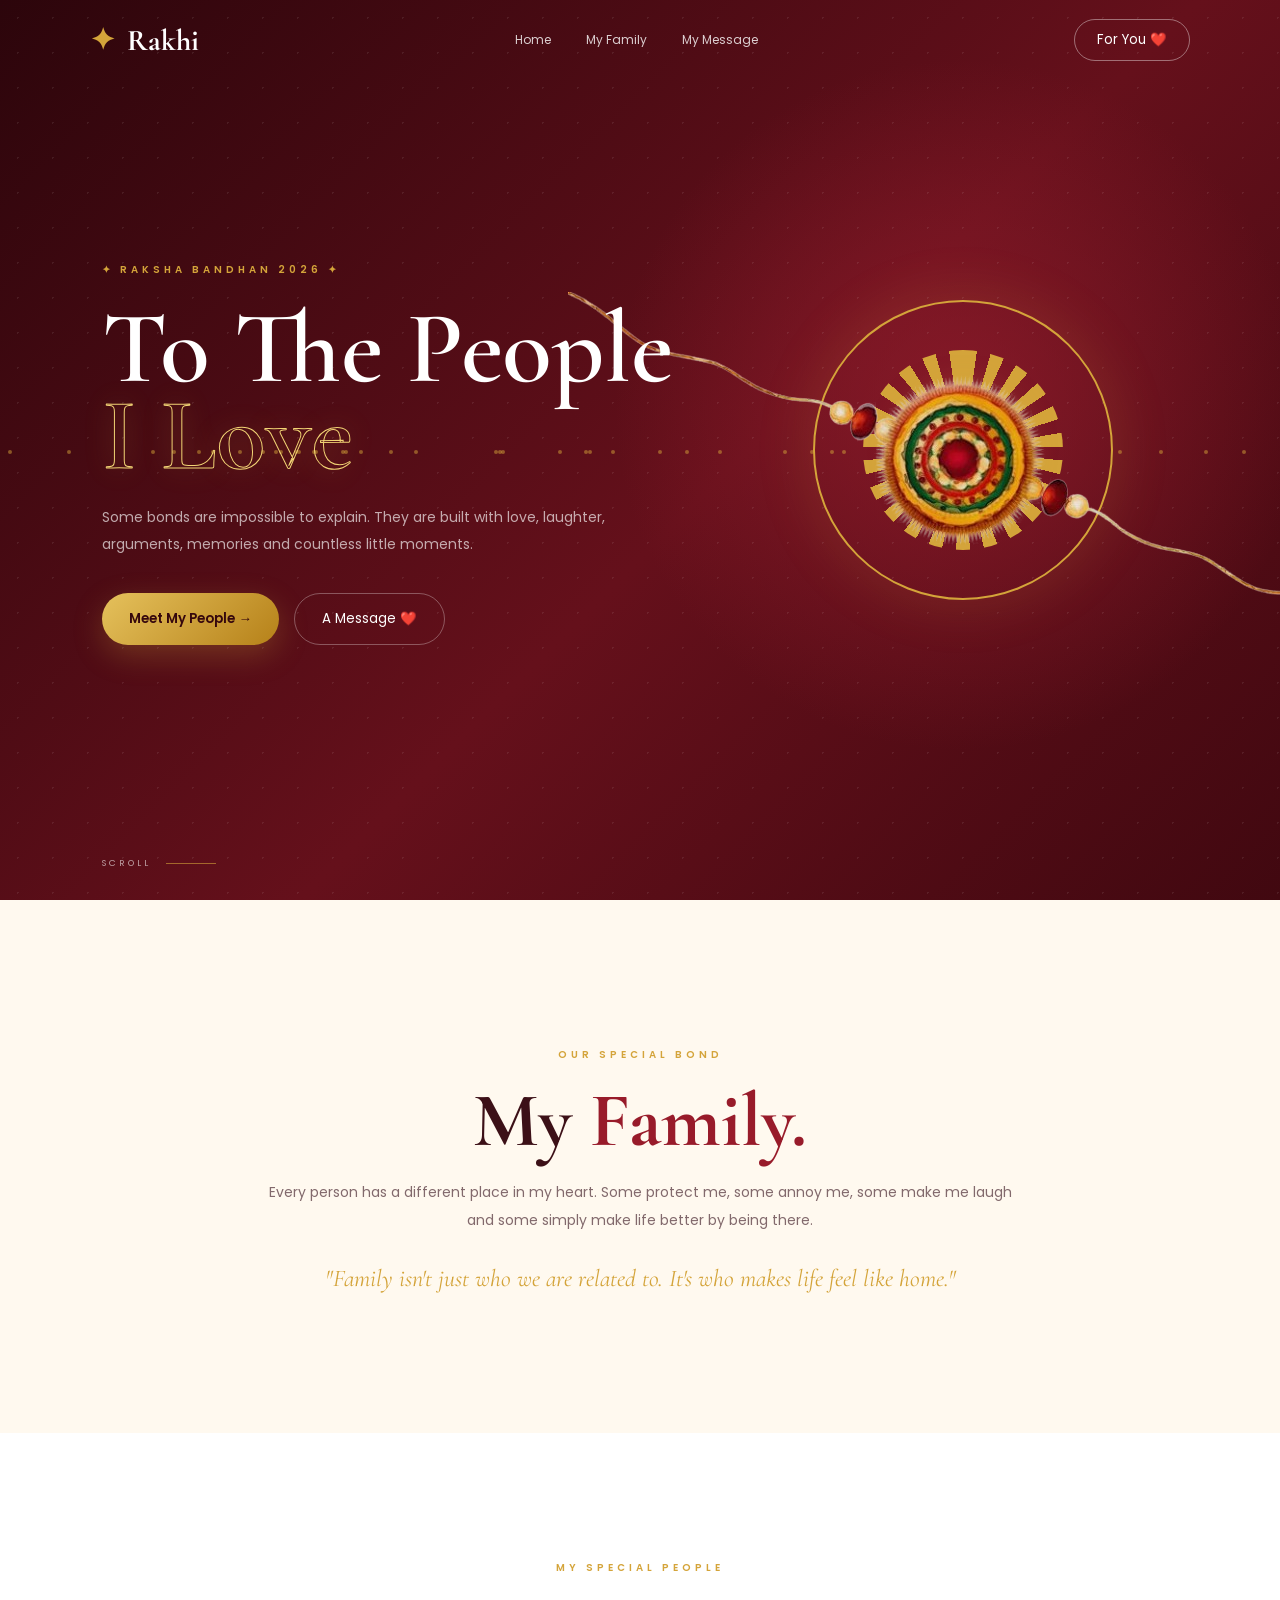
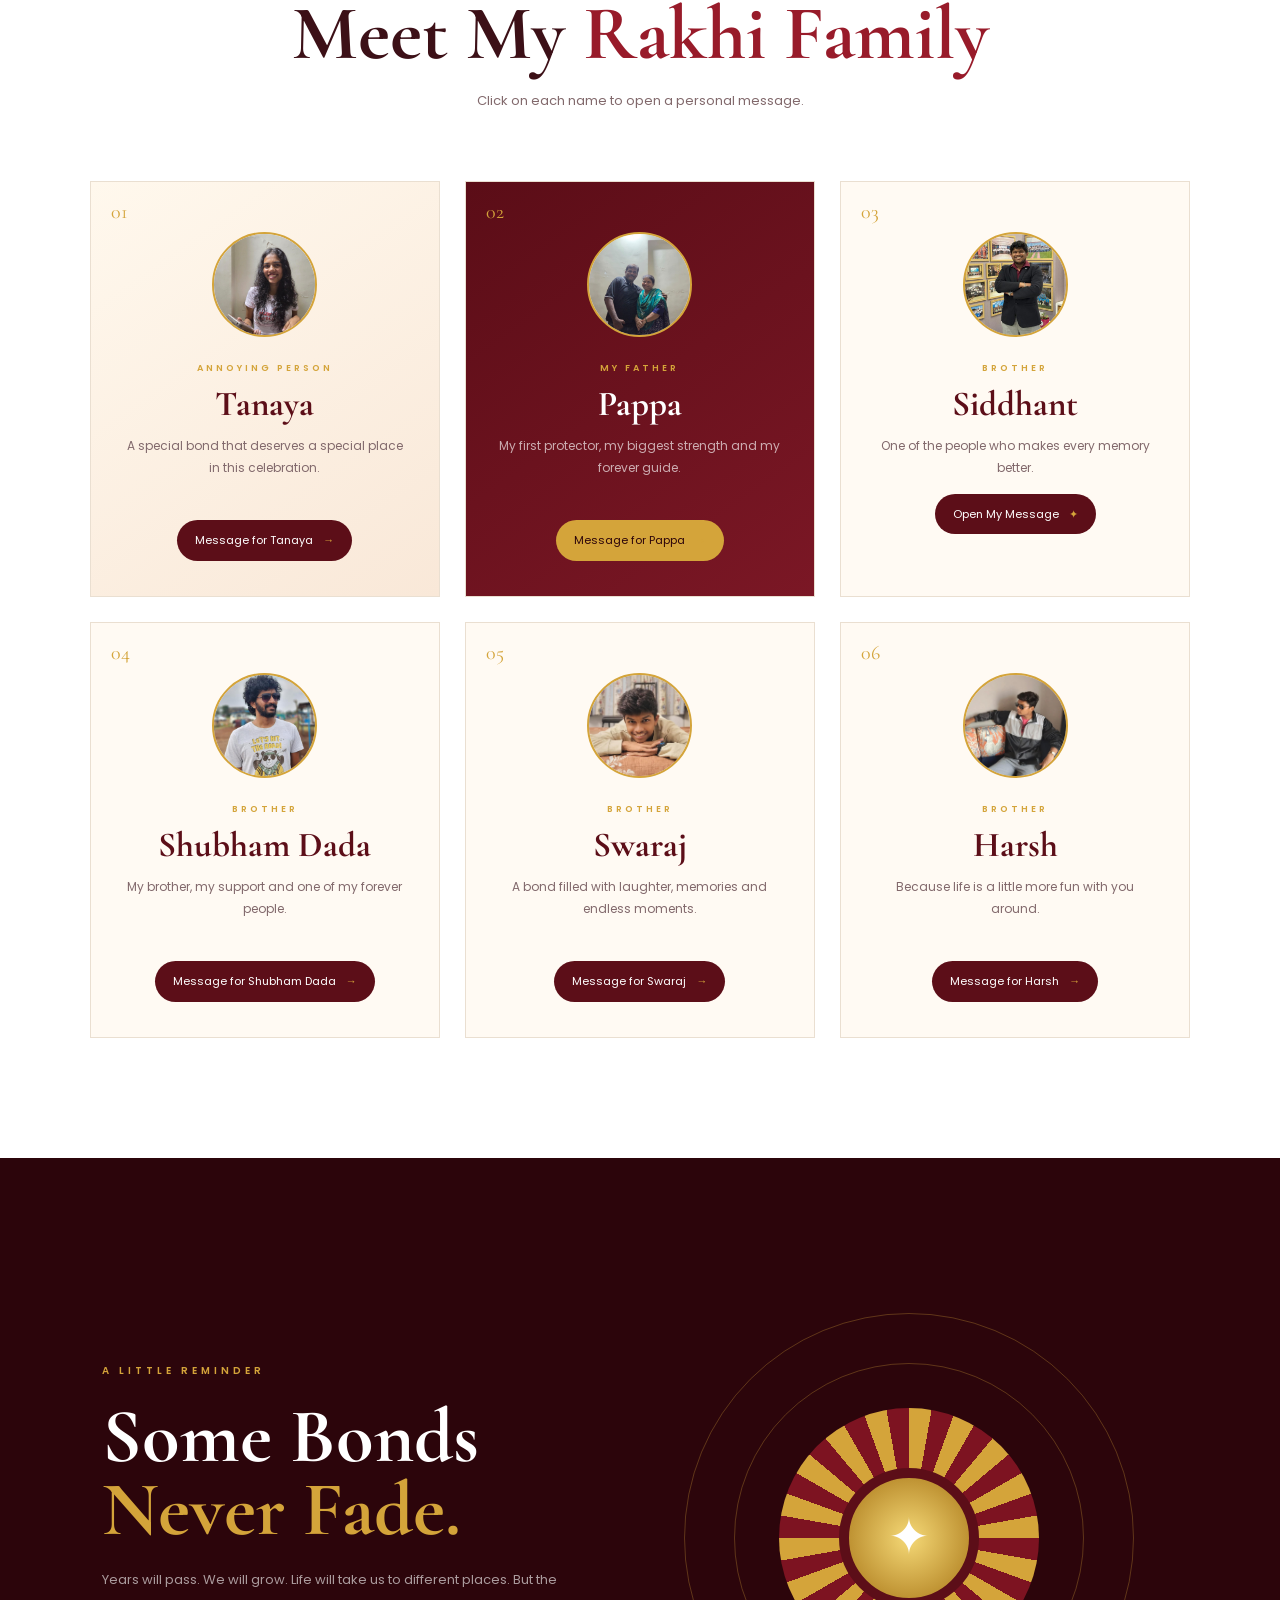
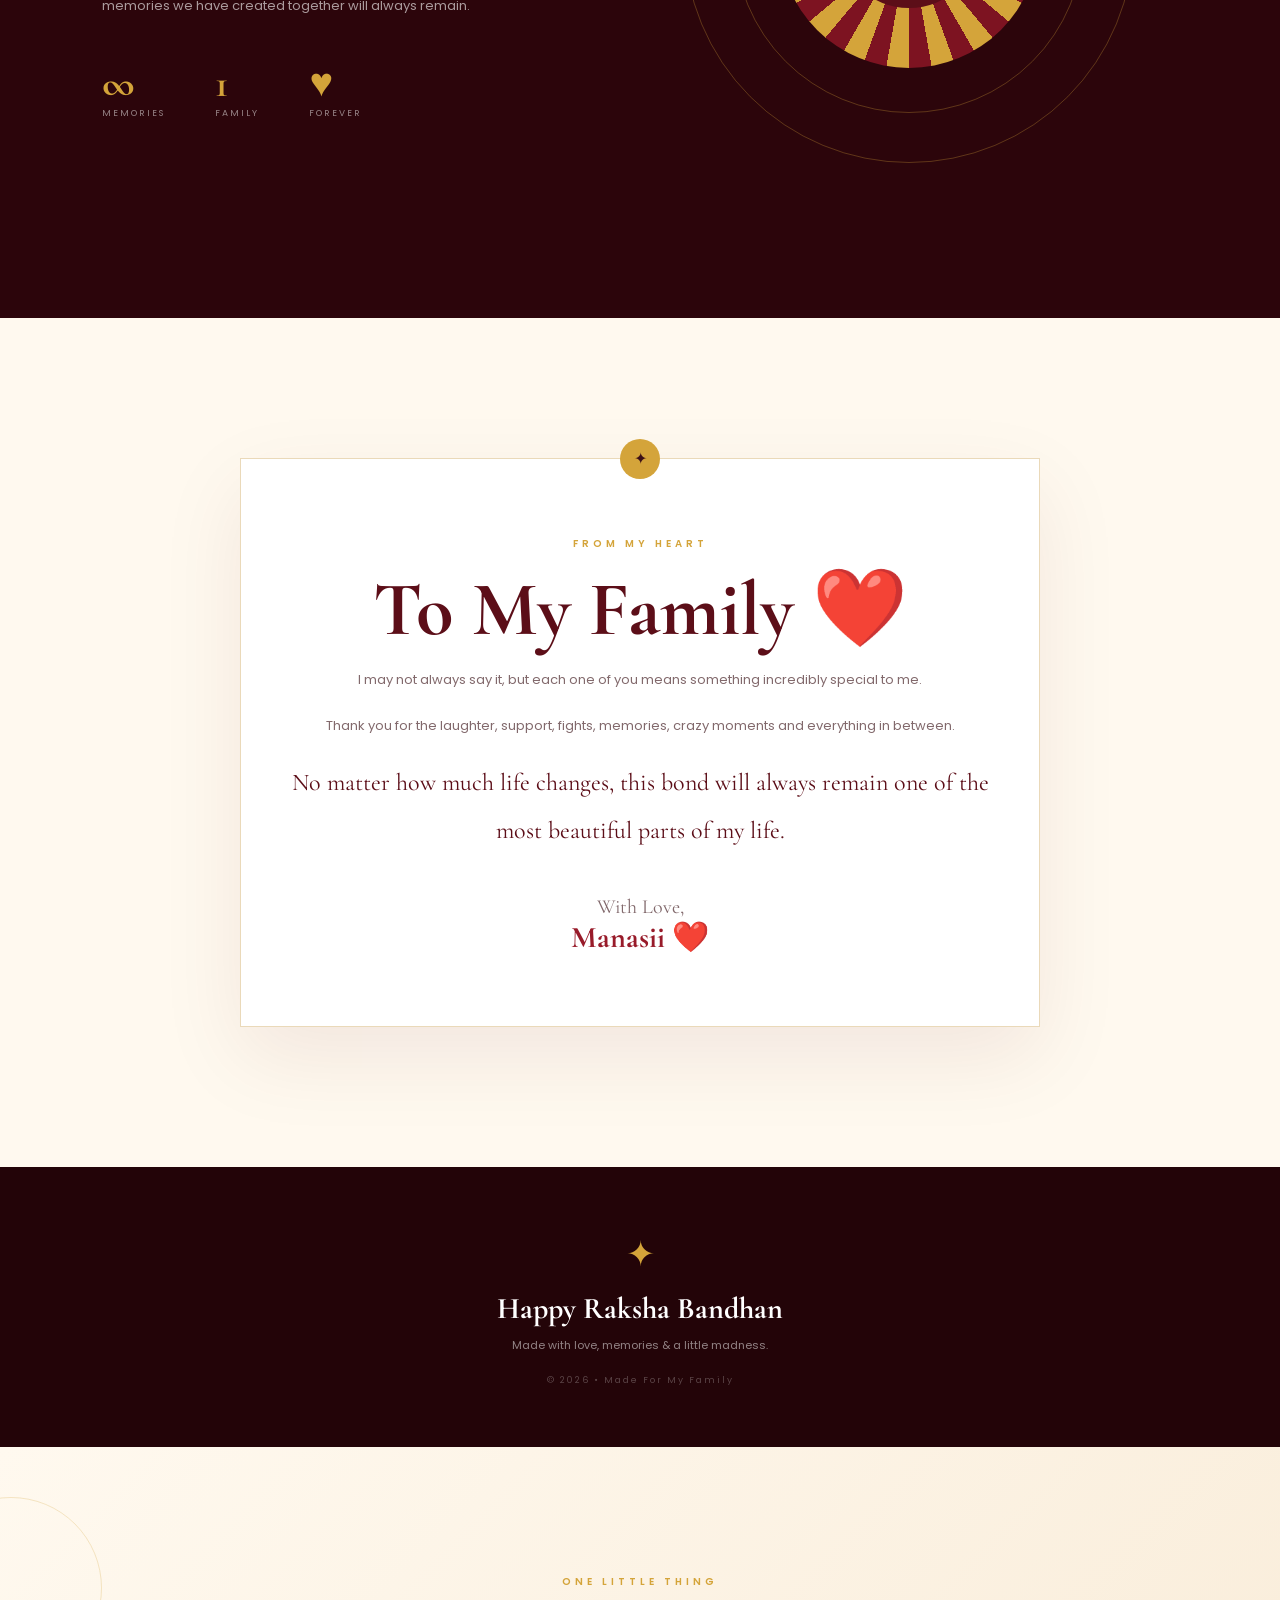
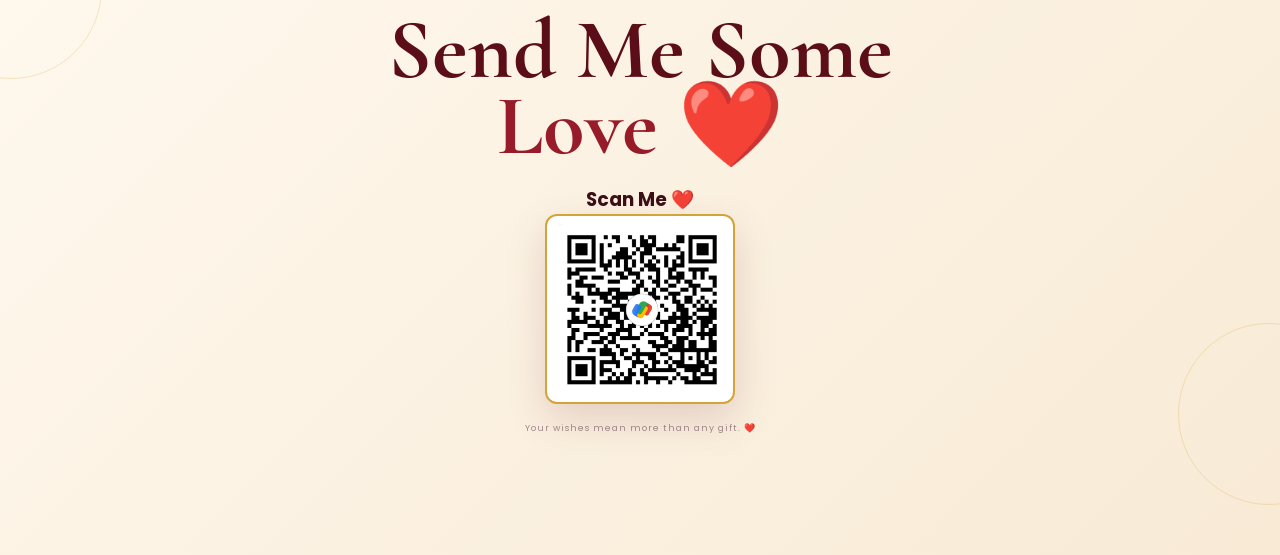
==== commit 3f00a6c4: "Add files via upload" ====
--- a/index.html
+++ b/index.html
@@ -114,7 +114,7 @@
                 <div class="rakhi-middle">
 
                     <div class="rakhi-center">
-                        ॐ
+                    <img src="images/rakhi.png" alt="Rakhi">
                     </div>
 
                 </div>
@@ -147,8 +147,8 @@
         </span>
 
         <h2>
-            Seven People.
-            <span>One Family.</span>
+            My
+            <span> Family.</span>
         </h2>
 
         <p>
@@ -199,7 +199,8 @@
         </div>
     
         <div class="person-photo">
-            🌸
+         <img src="images/bro/tanu.jpeg" >
+               
         </div>
     
         <span class="person-type">
@@ -232,7 +233,8 @@
     </div>
 
     <div class="person-photo">
-        👑
+         <img src="images/bro/pappa.jpeg" style="height: 105px; width: 105px; border-radius: 50px;">
+           
     </div>
 
     <span class="person-type">
@@ -299,7 +301,7 @@
             </div>
 
 
-    <!-- ================= SHUBHAM ================= -->
+    <!-- ================= Shubham Dada ================= -->
     
     <div class="person-card reveal">
     
@@ -308,7 +310,8 @@
         </div>
     
         <div class="person-photo">
-            👨🏻
+            <img src="images/bro/shubham.jpg" style="height: 105px; width: 105px; border-radius: 50px;">
+           
         </div>
     
         <span class="person-type">
@@ -316,7 +319,7 @@
         </span>
     
         <h3>
-            Shubham
+            Shubham Dada
         </h3>
     
         <p>
@@ -324,9 +327,9 @@
             and one of my forever people.
         </p>
     
-        <button class="message-btn" onclick="openMessage('shubham')">
-    
-            Message for Shubham
+        <button class="message-btn" onclick="openMessage('Shubham Dada')">
+    
+            Message for Shubham Dada
             <span>→</span>
     
         </button>
@@ -338,11 +341,12 @@
             <div class="person-card reveal">
 
                 <div class="person-number">
-                    06
+                    05
                 </div>
 
                 <div class="person-photo">
-                    🧑🏻
+                     <img src="images/bro/swaraj.jpeg" style="height: 105px; width: 105px; border-radius: 50px;">
+           
                 </div>
 
                 <span class="person-type">
@@ -374,11 +378,12 @@
             <div class="person-card reveal">
 
                 <div class="person-number">
-                    05
+                    06
                 </div>
 
                 <div class="person-photo">
-                    👨🏻
+                   <img src="images/bro/harsh.jpeg" style="height: 105px; width: 105px; border-radius: 50px;">
+           
                 </div>
 
                 <span class="person-type">
@@ -615,7 +620,7 @@
 
 
             <h2 id="modalName">
-                Shubham
+                Shubham Dada
             </h2>
 
 
@@ -646,199 +651,7 @@
      COUSINS MEMORIES
 ======================================== -->
 
-<section class="cousins-section">
-
-    <div class="cousins-heading reveal">
-
-        <span class="section-label">
-            OUR MEMORIES
-        </span>
-
-        <h2>
-            My Crazy
-            <span>Cousins ❤️</span>
-        </h2>
-
-        <p>
-            Some people are family by blood,
-            and some memories make that family
-            unforgettable.
-        </p>
-
-    </div>
-
-
-    <!-- PHOTO GALLERY -->
-
-    <div class="cousins-gallery">
-
-
-        <!-- PHOTO 01 -->
-
-        <div class="cousin-photo photo-large reveal">
-
-            <img src="images/cousins/cousin-1.jpg" alt="Cousin memory">
-
-            <div class="photo-overlay">
-                <span>01</span>
-                <p>Best Memories ❤️</p>
-            </div>
-
-        </div>
-
-
-        <!-- PHOTO 02 -->
-
-        <div class="cousin-photo reveal">
-
-            <img src="images/cousins/cousin-2.jpg" alt="Cousin memory">
-
-            <div class="photo-overlay">
-                <span>02</span>
-                <p>Crazy Moments</p>
-            </div>
-
-        </div>
-
-
-        <!-- PHOTO 03 -->
-
-        <div class="cousin-photo reveal">
-
-            <img src="images/cousins/cousin-3.jpg" alt="Cousin memory">
-
-            <div class="photo-overlay">
-                <span>03</span>
-                <p>Family Time ❤️</p>
-            </div>
-
-        </div>
-
-
-        <!-- PHOTO 04 -->
-
-        <div class="cousin-photo photo-tall reveal">
-
-            <img src="images/cousins/cousin-4.jpg" alt="Cousin memory">
-
-            <div class="photo-overlay">
-                <span>04</span>
-                <p>Good Times</p>
-            </div>
-
-        </div>
-
-
-        <!-- PHOTO 05 -->
-
-        <div class="cousin-photo reveal">
-
-            <img src="images/cousins/cousin-5.jpg" alt="Cousin memory">
-
-            <div class="photo-overlay">
-                <span>05</span>
-                <p>Forever Memories</p>
-            </div>
-
-        </div>
-
-
-        <!-- PHOTO 06 -->
-
-        <div class="cousin-photo photo-wide reveal">
-
-            <img src="images/cousins/cousin-6.jpg" alt="Cousin memory">
-
-            <div class="photo-overlay">
-                <span>06</span>
-                <p>Rakhi Moments ❤️</p>
-            </div>
-
-        </div>
-
-
-        <!-- PHOTO 07 -->
-
-        <div class="cousin-photo reveal">
-
-            <img src="images/cousins/cousin-7.jpg" alt="Cousin memory">
-
-            <div class="photo-overlay">
-                <span>07</span>
-                <p>Family ❤️</p>
-            </div>
-
-        </div>
-
-
-        <!-- PHOTO 08 -->
-
-        <div class="cousin-photo reveal">
-
-            <img src="images/cousins/cousin-8.jpg" alt="Cousin memory">
-
-            <div class="photo-overlay">
-                <span>08</span>
-                <p>Always Together</p>
-            </div>
-
-        </div>
-
-
-        <!-- ADD MORE PHOTOS LIKE THIS -->
-
-        
-        <div class="cousin-photo reveal">
-
-            <img
-                src="images/cousins/cousin-9.jpg"
-                alt="Cousin memory"
-            >
-
-            <div class="photo-overlay">
-                <span>10</span>
-                <p>Another Memory ❤️</p>
-            </div>
-
-        </div>
-        <div class="cousin-photo reveal">
-        
-            <img src="images/cousins/cousin-9.jpg" alt="Cousin memory">
-        
-            <div class="photo-overlay">
-                <span>11</span>
-                <p>Another Memory ❤️</p>
-            </div>
-        
-        </div>
-        <div class="cousin-photo reveal">
-        
-            <img src="images/cousins/cousin-9.jpg" alt="Cousin memory">
-        
-            <div class="photo-overlay">
-                <span>09</span>
-                <p>Another Memory ❤️</p>
-            </div>
-        
-        </div>
-
-    </div>
-
-
-    <div class="cousins-bottom">
-
-        <span>✦</span>
-
-        <p>
-            More memories. More laughter.
-            One beautiful family.
-        </p>
-
-        <span>✦</span>
-
-    </div>
-
-</section>
+
 
     <section class="love-section">
     
--- a/style.css
+++ b/style.css
@@ -2926,4 +2926,5 @@
 .person-card:hover .person-photo {
     transform:
         scale(1.08) rotate(5deg);
-}+}
+
